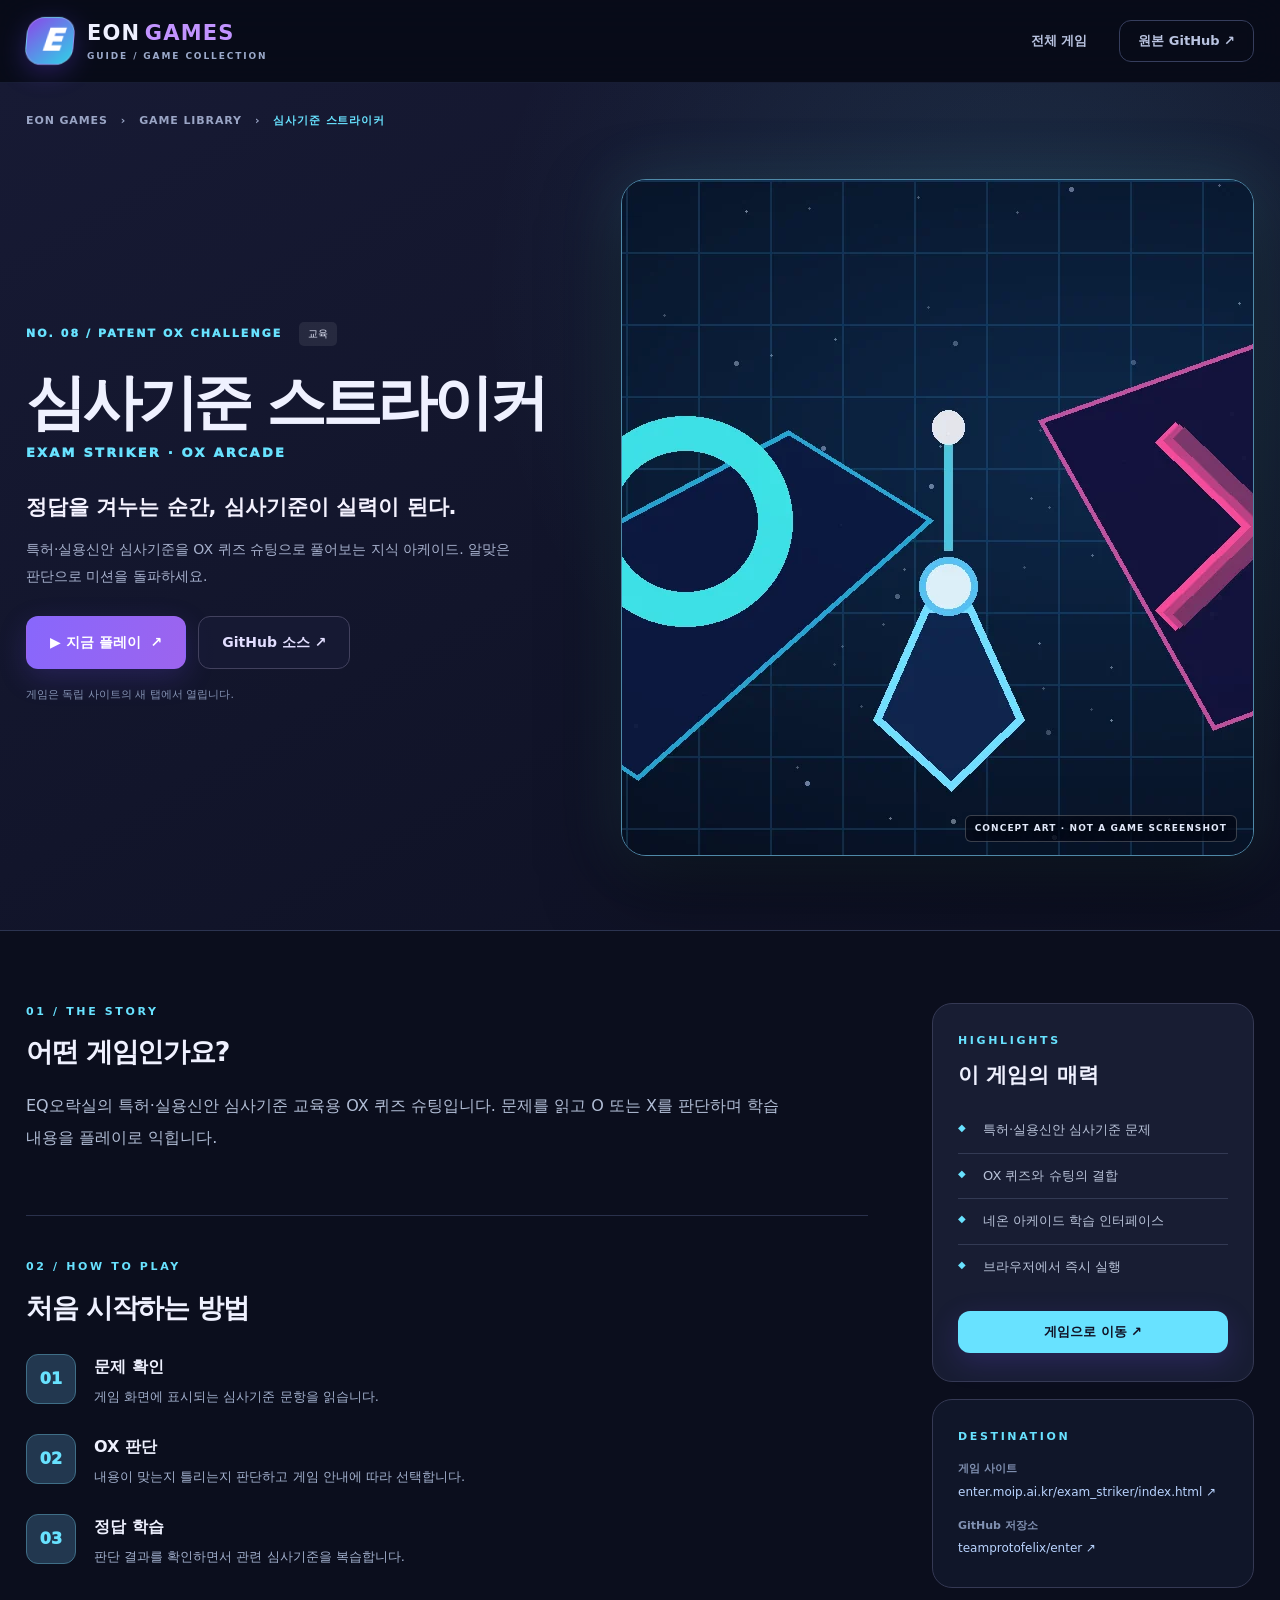
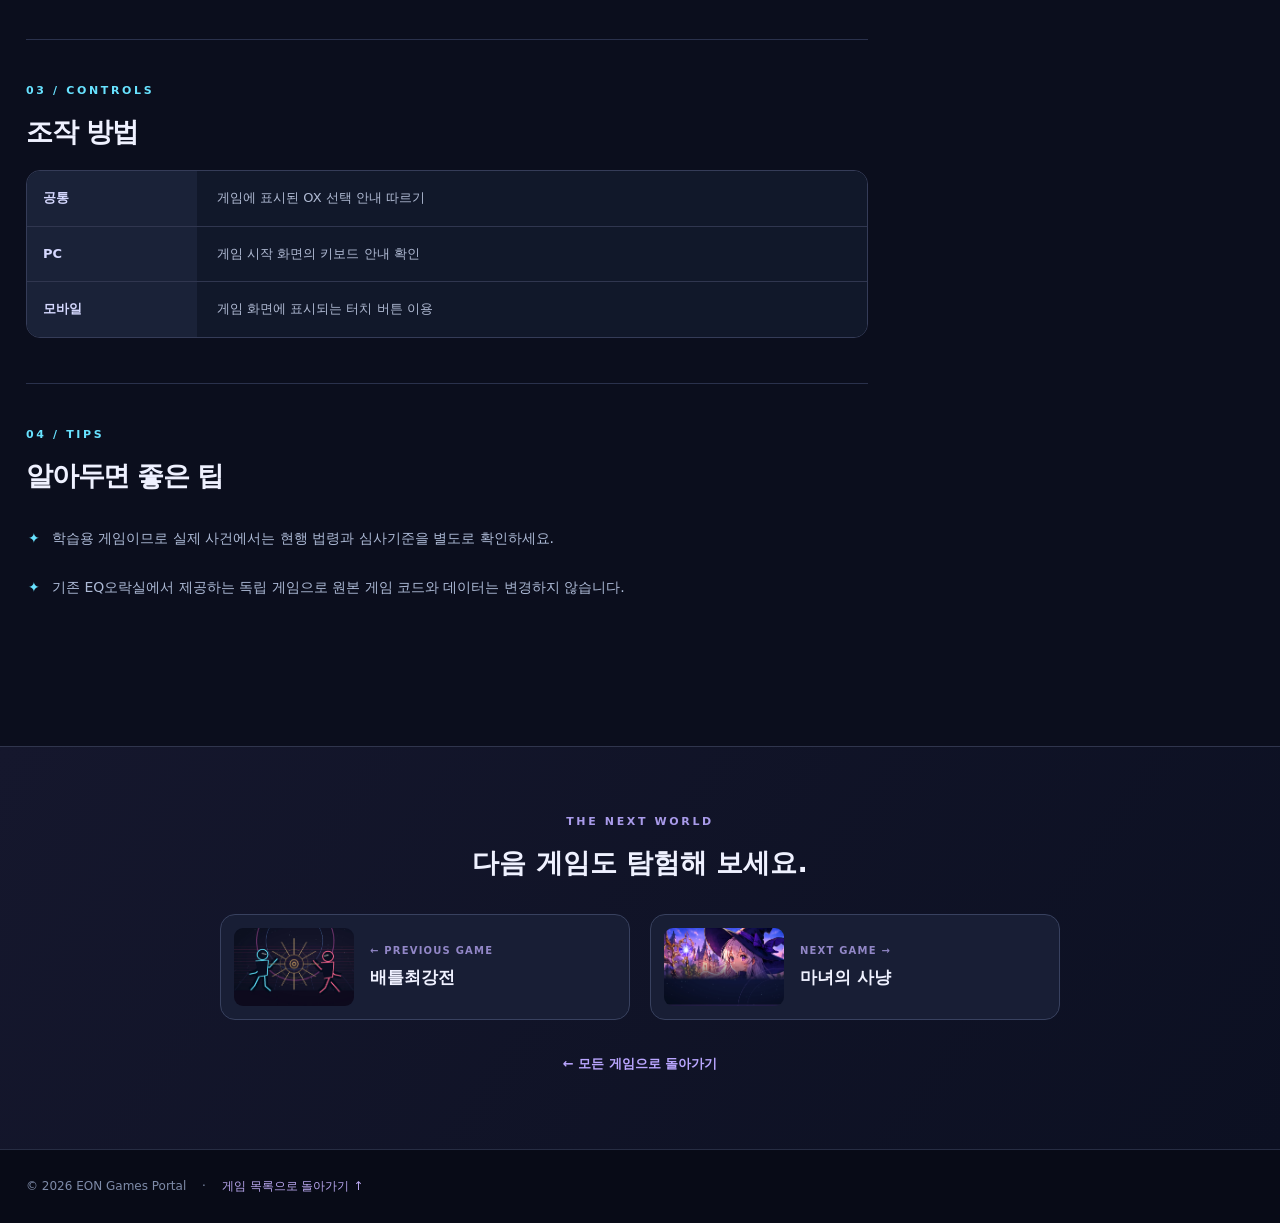
==== games/striker.html @ f80a37bf "Add files via upload" ====
<!doctype html><html lang="ko"><head><meta charset="utf-8"><meta name="viewport" content="width=device-width,initial-scale=1"><meta name="theme-color" content="#080d1c"><meta name="description" content="특허·실용신안 심사기준을 OX 퀴즈 슈팅으로 풀어보는 지식 아케이드. 알맞은 판단으로 미션을 돌파하세요."><title>심사기준 스트라이커 | EON GAMES 게임 안내</title><link rel="icon" href="../favicon.svg" type="image/svg+xml"><link rel="stylesheet" href="../styles.css"><link rel="manifest" href="../manifest.webmanifest"></head><body class="detail-page" data-game-id="striker" style="--accent:var(--cyan)"><a class="skip-link" href="#main">본문으로 건너뛰기</a><header class="site-header"><div class="container header-row"><a class="brand" href="../index.html"><span class="brand-mark" aria-hidden="true">E</span><span class="brand-copy"><b>EON<span>GAMES</span></b><small>GUIDE / GAME COLLECTION</small></span></a><nav class="site-nav" aria-label="주요 메뉴"><a class="nav-link" href="../index.html#games">전체 게임</a><a class="nav-link nav-outline" href="https://github.com/teamprotofelix/enter" target="_blank" rel="noopener noreferrer">원본 GitHub ↗</a></nav><a class="mobile-nav-link" href="../index.html#games">← 목록으로</a></div></header><main id="main"><div class="detail-hero"><div class="container"><div class="detail-breadcrumb"><a href="../index.html">EON GAMES</a><span>›</span><a href="../index.html#games">GAME LIBRARY</a><span>›</span><strong>심사기준 스트라이커</strong></div><div class="detail-layout"><div class="detail-heading"><span class="detail-label">NO. 08 / PATENT OX CHALLENGE</span><span class="detail-genre">교육</span><h1>심사기준 스트라이커</h1><p class="detail-en">EXAM STRIKER · OX ARCADE</p><p class="detail-short">정답을 겨누는 순간, 심사기준이 실력이 된다.</p><p class="detail-description">특허·실용신안 심사기준을 OX 퀴즈 슈팅으로 풀어보는 지식 아케이드. 알맞은 판단으로 미션을 돌파하세요.</p><div class="detail-actions"><a class="btn btn-primary btn-large" href="https://enter.moip.ai.kr/exam_striker/index.html" data-play-link target="_blank" rel="noopener noreferrer">▶ 지금 플레이 <span aria-hidden="true">↗</span></a><a class="btn btn-ghost btn-large" href="https://github.com/teamprotofelix/enter" target="_blank" rel="noopener noreferrer">GitHub 소스 ↗</a></div><p class="external-note">게임은 독립 사이트의 새 탭에서 열립니다.</p></div><div class="detail-art"><img src="../assets/covers/striker.webp" alt="심사기준 스트라이커의 안내용 테마 일러스트. 실제 게임 화면은 아님" width="1200" height="675"><span>CONCEPT ART · NOT A GAME SCREENSHOT</span></div></div></div></div>
<section class="detail-content container"><div class="detail-main"><section class="detail-block"><p class="eyebrow">01 / THE STORY</p><h2>어떤 게임인가요?</h2><p class="rich-paragraph">EQ오락실의 특허·실용신안 심사기준 교육용 OX 퀴즈 슈팅입니다. 문제를 읽고 O 또는 X를 판단하며 학습 내용을 플레이로 익힙니다.</p></section><section class="detail-block"><p class="eyebrow">02 / HOW TO PLAY</p><h2>처음 시작하는 방법</h2><ol class="steps-list"><li><span class="step-index">01</span><div><h3>문제 확인</h3><p>게임 화면에 표시되는 심사기준 문항을 읽습니다.</p></div></li><li><span class="step-index">02</span><div><h3>OX 판단</h3><p>내용이 맞는지 틀리는지 판단하고 게임 안내에 따라 선택합니다.</p></div></li><li><span class="step-index">03</span><div><h3>정답 학습</h3><p>판단 결과를 확인하면서 관련 심사기준을 복습합니다.</p></div></li></ol></section><section class="detail-block"><p class="eyebrow">03 / CONTROLS</p><h2>조작 방법</h2><div class="controls-wrap"><table class="controls-table"><tbody><tr><th scope="row">공통</th><td>게임에 표시된 OX 선택 안내 따르기</td></tr><tr><th scope="row">PC</th><td>게임 시작 화면의 키보드 안내 확인</td></tr><tr><th scope="row">모바일</th><td>게임 화면에 표시되는 터치 버튼 이용</td></tr></tbody></table></div></section><section class="detail-block"><p class="eyebrow">04 / TIPS</p><h2>알아두면 좋은 팁</h2><ul class="tips-list"><li>학습용 게임이므로 실제 사건에서는 현행 법령과 심사기준을 별도로 확인하세요.</li><li>기존 EQ오락실에서 제공하는 독립 게임으로 원본 게임 코드와 데이터는 변경하지 않습니다.</li></ul></section></div><aside class="detail-aside"><div class="aside-card"><p class="eyebrow">HIGHLIGHTS</p><h2>이 게임의 매력</h2><ul class="features-list"><li>특허·실용신안 심사기준 문제</li><li>OX 퀴즈와 슈팅의 결합</li><li>네온 아케이드 학습 인터페이스</li><li>브라우저에서 즉시 실행</li></ul><a class="btn btn-primary full-width" href="https://enter.moip.ai.kr/exam_striker/index.html" data-play-link target="_blank" rel="noopener noreferrer">게임으로 이동 ↗</a></div><div class="aside-card aside-plain"><p class="eyebrow">DESTINATION</p><p class="link-label">게임 사이트</p><a class="url-link" href="https://enter.moip.ai.kr/exam_striker/index.html" target="_blank" rel="noopener noreferrer">enter.moip.ai.kr/exam_striker/index.html ↗</a><p class="link-label">GitHub 저장소</p><a class="url-link" href="https://github.com/teamprotofelix/enter" target="_blank" rel="noopener noreferrer">teamprotofelix/enter ↗</a></div></aside></section>
<section class="detail-next"><div class="container"><p class="eyebrow">THE NEXT WORLD</p><h2>다음 게임도 탐험해 보세요.</h2><div class="next-grid"><a class="next-card" href="battles.html"><img src="../assets/covers/battles.webp" decoding="async" alt="" width="1200" height="675"><div><small>← PREVIOUS GAME</small><b>배틀최강전</b></div></a><a class="next-card" href="witch.html"><img src="../assets/covers/witch.webp" decoding="async" alt="" width="1200" height="675"><div><small>NEXT GAME →</small><b>마녀의 사냥</b></div></a></div><a class="back-library" href="../index.html#games">← 모든 게임으로 돌아가기</a></div></section></main><footer class="detail-footer"><div class="container">© 2026 EON Games Portal <span>·</span> <a href="../index.html">게임 목록으로 돌아가기 ↑</a></div></footer><script src="../detail.js" defer></script></body></html>
---- styles.css ----
:root{--bg:#090c19;--surface:#11172a;--surface2:#171e34;--line:#2c344f;--text:#eff1ff;--muted:#9da7c1;--violet:#be8cff;--blue:#65b8ff;--green:#51dfa6;--amber:#ffc17c;--pink:#ff8fca;--gold:#edbd6b;--coral:#ff798f;--cyan:#68e2ff;--radius:23px;--max:1260px;color-scheme:dark}*{box-sizing:border-box}html{scroll-behavior:smooth;scroll-padding-top:88px}body{margin:0;background:var(--bg);color:var(--text);font:16px/1.6 system-ui,-apple-system,BlinkMacSystemFont,"Segoe UI","Malgun Gothic","Apple SD Gothic Neo",sans-serif;-webkit-font-smoothing:antialiased;word-break:keep-all}button,input,select{font:inherit}button{cursor:pointer}a{color:inherit;text-decoration:none}img{display:block;max-width:100%}::selection{background:#6352ae;color:#fff}a:focus-visible,button:focus-visible,input:focus-visible,select:focus-visible{outline:3px solid #a2e6ff;outline-offset:4px}.container{width:min(calc(100% - 52px),var(--max));margin-inline:auto}.sr-only{position:absolute!important;width:1px;height:1px;padding:0;margin:-1px;overflow:hidden;clip:rect(0,0,0,0);white-space:nowrap;border:0}.skip-link{position:fixed;z-index:100;top:-100px;left:20px;background:#fff;color:#000;padding:12px 20px;border-radius:8px}.skip-link:focus{top:16px}.site-header{position:relative;z-index:20;background:rgba(8,11,25,.91);border-bottom:1px solid rgba(143,159,255,.12);backdrop-filter:blur(20px)}.header-row{height:82px;display:flex;align-items:center;justify-content:space-between;gap:24px}.brand{display:inline-flex;align-items:center;gap:13px;flex-shrink:0}.brand-mark{width:48px;height:48px;display:grid;place-items:center;color:#fff;border:1px solid rgba(255,255,255,.24);background:linear-gradient(140deg,#7b56ec,#3bbce2);border-radius:17px;font-size:32px;box-shadow:0 7px 25px #7144f74b}.brand-copy{display:flex;flex-direction:column;line-height:1.15}.brand-copy b{font-size:21px;font-weight:900;letter-spacing:.02em}.brand-copy b span{color:#c294ff;margin-left:6px}.brand-copy small{color:#9baaca;font-weight:700;font-size:9px;letter-spacing:.21em;margin-top:6px}.site-nav{display:flex;align-items:center;gap:32px;font-size:13px;font-weight:700;color:#bac4e1}.nav-link{transition:color .2s}.nav-link:hover,.nav-link.active{color:#fff}.nav-outline{padding:10px 18px;border:1px solid #363e5d;border-radius:12px}.nav-outline:hover{border-color:#8e8cda;background:#252b48}.mobile-nav-link{display:none;color:#d8dcff;font-size:13px;font-weight:750}.hero{position:relative;overflow:hidden;background:radial-gradient(circle at 85% 38%,#1a2362 0,transparent 39%),radial-gradient(circle at 15% 10%,#3e2065 0,transparent 47%),linear-gradient(120deg,#0d1024,#10152d 52%,#0b1126);border-bottom:1px solid #293356}.hero:after{content:"";position:absolute;left:-20%;right:-20%;bottom:-60px;height:190px;background:radial-gradient(ellipse at center,#4c2c94a0 0,transparent 63%);pointer-events:none}.hero-grid-lines{position:absolute;inset:0;opacity:.25;background-image:linear-gradient(#6e85eb12 1px,transparent 1px),linear-gradient(90deg,#6e85eb12 1px,transparent 1px);background-size:42px 42px;mask-image:linear-gradient(90deg,transparent,#000)}.hero-inner{position:relative;z-index:1;display:grid;grid-template-columns:1.04fr 1fr;align-items:center;min-height:550px;gap:24px;padding-block:58px 38px}.eyebrow{font-size:11px;font-weight:900;letter-spacing:.24em;color:#a6a9ff;margin:0 0 21px}.pulse-dot{display:inline-block;width:8px;height:8px;margin-right:10px;border-radius:50%;background:#75f9c9;box-shadow:0 0 12px #75f9c9}.hero h1{font-size:clamp(38px,4.7vw,66px);font-weight:900;line-height:1.28;letter-spacing:-.068em;margin:0}.hero h1 em{font-style:normal;background:linear-gradient(105deg,#a6a5ff 4%,#bd85fc 48%,#66e7f1 100%);color:transparent;background-clip:text}.hero-desc{color:#b7c0d9;font-size:17px;line-height:1.9;max-width:485px;margin:25px 0 32px}.hero-ctas{display:flex;flex-wrap:wrap;align-items:center;gap:12px}.btn{border:1px solid transparent;border-radius:12px;padding:11px 18px;display:inline-flex;gap:10px;align-items:center;justify-content:center;white-space:nowrap;text-align:center;font-weight:800;font-size:13px;transition:transform .2s,background-color .2s,border-color .2s,box-shadow .2s;line-height:1.35}.btn:hover{transform:translateY(-2px)}.btn:active{transform:translateY(0)}.btn-large{padding:16px 23px;font-size:14px}.btn-primary{background:linear-gradient(110deg,#8867fc,#9c64ee);color:#fff;box-shadow:0 9px 28px #7150f334}.btn-primary:hover{box-shadow:0 12px 35px #7150f35a}.btn-ghost{background:rgba(25,27,55,.68);border-color:#42415e;color:#e2deff}.btn-ghost:hover{background:#303054;border-color:#9b82ea}.hero-stats{display:flex;gap:29px;margin-top:54px}.hero-stats>div{display:flex;flex-direction:column;gap:4px;border-right:1px solid #464563;padding-right:29px}.hero-stats>div:last-child{border:0}.hero-stats strong{font-size:27px;line-height:1;font-weight:900;letter-spacing:-.04em}.hero-stats span{font-size:9px;letter-spacing:.12em;color:#a0a9c6;font-weight:800}.hero-visual{position:relative;margin-right:-30px}.hero-visual>img{width:100%;height:390px;object-fit:cover;object-position:center;border-radius:35px;border:1px solid #6876d35e;box-shadow:0 20px 80px #08091aaa,0 0 70px #5d35bb25;mask-image:linear-gradient(90deg,transparent 0,#000 8%,#000 98%)}.hero-floating{position:absolute;backdrop-filter:blur(13px);border:1px solid #8189cf8c;background:#171d39dd;border-radius:13px;box-shadow:0 12px 35px #03071891}.hero-floating-top{top:18px;right:0;padding:11px 17px;font-size:10px;letter-spacing:.08em;font-weight:900;color:#b8c9ed}.hero-floating-top span{color:#7fffbf;margin-right:9px}.hero-floating-top b{display:block;font-size:11px;color:#fff;margin:5px 0 0 23px}.hero-floating-bottom{left:7px;bottom:19px;display:flex;align-items:center;gap:11px;padding:13px 19px}.hero-floating-bottom>span{color:#f9c5fa;font-size:28px}.hero-floating-bottom b,.hero-floating-bottom small{display:block}.hero-floating-bottom b{font-size:12px;letter-spacing:.12em}.hero-floating-bottom small{color:#91a5cf;font-size:9px;letter-spacing:.1em;margin-top:4px}.hero-note{position:relative;z-index:2;text-align:right;font-size:10px;color:#828fb2;padding-bottom:16px}.world-section{padding:92px 0 100px;background:radial-gradient(circle at 5% 40%,#24154436 0,transparent 38%),var(--bg)}.section-heading{display:flex;align-items:flex-start;justify-content:space-between;gap:20px;margin-bottom:32px}.section-heading h2,.guide-heading h2{margin:0;font-size:clamp(30px,3.2vw,44px);line-height:1.22;letter-spacing:-.06em;font-weight:900}.section-heading h2 span{color:#a687ff;font-size:23px;vertical-align:top;margin-left:8px}.section-heading p:not(.eyebrow){color:#99a5bf;font-size:14px;margin:15px 0 0}.section-spark{color:#544d80;font-size:82px;line-height:1}.toolbar{background:#12192b;border:1px solid #2c3450;border-radius:19px;padding:17px 19px;margin-bottom:25px}.search-box{display:flex;align-items:center;gap:13px;background:#090e1e;border:1px solid #303a55;padding:0 16px;border-radius:11px;min-height:52px}.search-box:focus-within{border-color:#9388eb}.search-box>span:not(.sr-only){font-size:28px;color:#8998bf;line-height:1}.search-box input{min-width:0;width:100%;border:0;outline:0;background:transparent;color:#fff;font-size:14px;padding:12px 0}.search-box input::placeholder{color:#667490}.search-box kbd{font-family:inherit;border:1px solid #4d536d;border-radius:5px;color:#8692ad;padding:1px 8px;font-size:12px}.toolbar-bottom{display:flex;align-items:center;justify-content:space-between;gap:18px;margin-top:14px}.filters{display:flex;gap:8px;flex-wrap:wrap}.filter{border:1px solid #363e57;background:#1b2235;color:#aebbd7;border-radius:8px;padding:8px 14px;font-size:12px;font-weight:800;transition:.2s}.filter:hover{color:#fff;border-color:#8277d4}.filter.active{background:#7764d8;border-color:#9f91f4;color:white;box-shadow:0 4px 13px #6348c84a}.sort-box{white-space:nowrap;color:#8997b7;font-size:12px}.sort-box select{color:#d9e1f8;background:#171e32;border:1px solid #37415e;border-radius:8px;padding:8px 12px;margin-left:4px;cursor:pointer}.results-line{display:flex;justify-content:space-between;align-items:center;margin:4px 0 17px;gap:20px}.results-line p{color:#c1c9df;margin:0;font-size:13px;font-weight:800}.results-line>span{color:#717d9e;letter-spacing:.16em;font-size:10px;font-weight:850}.cards-grid{display:grid;grid-template-columns:repeat(4,minmax(0,1fr));gap:20px}.game-card{--accent:var(--violet);background:linear-gradient(160deg,#181e35,#121728);border:1px solid #313751;border-radius:20px;overflow:hidden;min-width:0;display:flex;flex-direction:column;box-shadow:0 14px 29px #04091620;transition:transform .25s,border-color .25s,box-shadow .25s}.game-card:hover{transform:translateY(-6px);border-color:var(--accent);box-shadow:0 19px 48px #05071785,0 0 22px color-mix(in srgb,var(--accent) 14%,transparent)}.card-cover{position:relative;overflow:hidden;display:block;aspect-ratio:1.85;background:#10152b;border-bottom:1px solid #363858}.card-cover:after{content:"";position:absolute;inset:0;background:linear-gradient(180deg,transparent 36%,#0c1120b8 100%);pointer-events:none}.card-cover img{width:100%;height:100%;object-fit:cover;transition:transform .45s}.game-card:hover .card-cover img{transform:scale(1.06)}.cover-label{position:absolute;bottom:13px;left:15px;z-index:1;color:#fff;font-weight:950;font-size:9px;letter-spacing:.14em;text-shadow:0 1px 8px #000}.card-content{padding:17px;display:flex;flex-direction:column;flex:1}.card-top{display:flex;justify-content:space-between;align-items:center}.genre-chip{background:color-mix(in srgb,var(--accent) 13%,#111626);border:1px solid color-mix(in srgb,var(--accent) 39%,#202439);color:var(--accent);padding:4px 10px;border-radius:7px;font-size:10px;font-weight:950}.favorite-btn{display:grid;place-items:center;border:0;background:transparent;color:#8d99b4;font-size:27px;width:35px;height:35px;line-height:1;border-radius:7px}.favorite-btn:hover,.favorite-btn[aria-pressed="true"]{color:#f88cbf;background:#f88cbf12}.card-content h3{margin:7px 0 0;font-size:21px;font-weight:900;letter-spacing:-.045em;line-height:1.35}.game-en{font-size:9px;color:var(--accent);letter-spacing:.15em;font-weight:900;margin:6px 0 0;min-height:16px}.card-desc{font-size:12px;color:#9ea9c3;line-height:1.75;margin:13px 0 20px;min-height:83px;flex:1}.card-actions{display:grid;grid-template-columns:1fr 1fr;gap:9px}.card-actions .btn{font-size:12px;padding:11px 7px;border-radius:9px}.btn-play{background:var(--accent);color:#070e20}.btn-play:hover{filter:brightness(1.1)}.btn-guide{border-color:#48516e;color:#d7dff4;background:#1c2439}.btn-guide:hover{border-color:var(--accent);background:#252c47}.game-card[hidden]{display:none!important}.empty-state{text-align:center;background:#11172a;border:1px dashed #41476b;border-radius:20px;padding:54px 20px}.empty-state[hidden]{display:none}.empty-state span{font-size:56px;color:#9578dc}.empty-state h3{font-size:24px;margin:8px 0}.empty-state p{color:#a2abc5}.guide-section{padding:90px 0 94px;border-top:1px solid #222a48;background:linear-gradient(160deg,#11152c,#0a0e1d 68%)}.guide-heading{text-align:center;max-width:810px;margin:auto}.guide-heading p:not(.eyebrow){color:#9caac8;margin-top:19px;font-size:15px}.guide-panels{display:grid;grid-template-columns:repeat(3,1fr);gap:18px;margin-top:45px}.guide-panel{border:1px solid #343855;border-radius:19px;background:linear-gradient(145deg,#1b2037,#111629);padding:32px 28px;min-height:230px}.guide-icon{display:inline-grid;place-items:center;width:52px;height:52px;border:1px solid #846eff;background:#493e8652;color:#bba8ff;border-radius:14px;font-size:15px;font-weight:900}.guide-panel h3{font-size:20px;margin:20px 0 10px}.guide-panel p{font-size:13px;line-height:1.9;color:#a8b2ca;margin:0}.guide-bottom{margin-top:30px;display:flex;justify-content:space-between;align-items:center;gap:16px;color:#aab5d3;font-size:12px}.guide-bottom a{color:#bda9ff;font-weight:800}.footer{background:#080b17;border-top:1px solid #242a42}.footer-main{padding:48px 0 37px;display:flex;justify-content:space-between;gap:20px}.footer-brand{font-size:19px;letter-spacing:.04em;font-weight:950}.footer-brand span{color:#b28aff}.footer-main p{font-size:12px;line-height:1.9;color:#8996b2}.footer-links{display:flex;align-items:flex-start;gap:25px;color:#c2cee5;font-size:12px;font-weight:750}.footer-links a:hover{color:#c9b0ff}.footer-bottom{border-top:1px solid #252b41;padding:20px 0 25px;display:flex;justify-content:space-between;gap:10px;color:#6e7898;font-size:12px}.toast{position:fixed;z-index:100;left:50%;bottom:25px;transform:translate(-50%,20px);padding:13px 22px;border:1px solid #7d78b7;border-radius:11px;background:#282842;color:#fff;font-size:13px;box-shadow:0 20px 50px #0009;opacity:0;pointer-events:none;transition:.22s}.toast.show{opacity:1;transform:translate(-50%,0)}
/* Detail pages */
.detail-page{background:#0b0e1d}.detail-hero{position:relative;overflow:hidden;padding:29px 0 74px;border-bottom:1px solid #2c3451;background:radial-gradient(circle at 80% 25%,color-mix(in srgb,var(--accent) 12%,transparent),transparent 45%),linear-gradient(150deg,#171a34,#0d1022)}.detail-breadcrumb{display:flex;align-items:center;gap:13px;color:#9aa5c5;font-size:11px;letter-spacing:.08em;margin-bottom:49px;font-weight:750}.detail-breadcrumb a:hover{color:white}.detail-breadcrumb strong{color:var(--accent)}.detail-layout{display:grid;grid-template-columns:.92fr 1.08fr;gap:56px;align-items:center}.detail-label{font-size:11px;letter-spacing:.19em;font-weight:950;color:var(--accent)}.detail-genre{display:inline-block;margin-left:17px;background:#ffffff14;color:#e6e9fa;border-radius:5px;padding:4px 9px;font-size:10px}.detail-heading h1{font-size:clamp(39px,4.7vw,64px);line-height:1.2;letter-spacing:-.07em;margin:20px 0 5px;font-weight:950}.detail-en{font-weight:950;font-size:13px;letter-spacing:.17em;color:var(--accent);margin:0 0 26px}.detail-short{font-size:21px;font-weight:850;color:#f4f2ff;line-height:1.65;margin:0 0 11px}.detail-description{color:#a6b0cc;line-height:1.95;font-size:14px;margin:0 0 26px}.detail-actions{display:flex;gap:12px;flex-wrap:wrap}.external-note{font-size:11px;color:#8593b4;margin-top:17px}.detail-art{position:relative;border:1px solid color-mix(in srgb,var(--accent) 45%,#3a4160);border-radius:25px;overflow:hidden;box-shadow:0 28px 75px #0008,0 0 60px color-mix(in srgb,var(--accent) 17%,transparent);background:#131a30}.detail-art img{width:100%;aspect-ratio:16/9;object-fit:cover}.detail-art span{position:absolute;bottom:13px;right:16px;color:#e1e8f9;letter-spacing:.12em;font-weight:850;font-size:9px;text-shadow:0 2px 10px #000;background:#050916be;border:1px solid #ffffff39;border-radius:6px;padding:5px 9px}.detail-content{display:grid;grid-template-columns:minmax(0,1fr) 322px;gap:64px;padding-top:72px;padding-bottom:90px}.detail-block{padding:0 0 45px;margin-bottom:42px;border-bottom:1px solid #2a314c}.detail-block:last-child{border:0;margin-bottom:0}.detail-block .eyebrow{color:var(--accent);margin-bottom:10px}.detail-block h2{font-size:27px;letter-spacing:-.045em;margin:0 0 17px}.rich-paragraph{color:#b1bdd5;line-height:2;max-width:780px}.steps-list{padding:0;margin:25px 0 0;list-style:none}.steps-list li{display:flex;align-items:start;gap:18px;margin-bottom:26px}.step-index{flex-shrink:0;display:grid;place-items:center;width:50px;height:50px;background:color-mix(in srgb,var(--accent) 14%,#171b32);color:var(--accent);border:1px solid color-mix(in srgb,var(--accent) 35%,#293047);border-radius:12px;font-weight:950}.steps-list h3{font-size:16px;margin:0 0 5px}.steps-list p{color:#a2b0cd;font-size:13px;line-height:1.8;margin:0}.controls-wrap{overflow-x:auto;border:1px solid #353c58;border-radius:14px}.controls-table{border-collapse:collapse;width:100%;min-width:450px;font-size:13px}.controls-table tr:not(:last-child){border-bottom:1px solid #30364f}.controls-table th{text-align:left;background:#1a2238;padding:17px 16px;color:#d6d9ff;white-space:nowrap;width:170px}.controls-table td{background:#11182a;padding:17px 20px;color:#b0bad3}.tips-list,.features-list{list-style:none;margin:0;padding:0}.tips-list li{position:relative;padding:11px 0 11px 26px;line-height:1.9;color:#adbad6;font-size:14px}.tips-list li:before{content:'✦';position:absolute;left:2px;color:var(--accent)}.detail-aside{align-self:start;position:sticky;top:26px}.aside-card{background:#181d33;border:1px solid #353954;border-radius:20px;padding:28px 25px;margin-bottom:17px}.aside-card .eyebrow{color:var(--accent);margin-bottom:10px}.aside-card h2{font-size:21px;margin:0 0 15px}.features-list li{position:relative;padding:12px 0 12px 25px;border-bottom:1px solid #333a54;color:#b8c2d8;font-size:13px}.features-list li:before{position:absolute;left:0;content:'◆';font-size:10px;color:var(--accent)}.features-list li:last-child{border:0}.full-width{width:100%;margin-top:21px;background:var(--accent);color:#101124}.aside-plain{background:#101629}.link-label{font-size:11px;font-weight:900;color:#8191b2;margin:15px 0 5px}.url-link{display:block;overflow-wrap:anywhere;font-size:12px;color:#b9d4ff}.url-link:hover{text-decoration:underline}.detail-next{background:linear-gradient(125deg,#15172d,#0c1022);border-top:1px solid #30354d;text-align:center;padding:66px 0 73px}.detail-next .eyebrow{color:#a99bea;margin-bottom:10px}.detail-next h2{margin:0 0 30px;font-size:27px}.next-grid{display:grid;grid-template-columns:repeat(2,minmax(0,1fr));gap:20px;max-width:840px;margin:auto}.next-card{display:flex;align-items:center;gap:16px;background:#181e35;border:1px solid #38415f;border-radius:15px;padding:13px;text-align:left;transition:transform .2s,border-color .2s}.next-card:hover{transform:translateY(-3px);border-color:#a087f1}.next-card img{width:120px;height:78px;object-fit:cover;border-radius:9px}.next-card small{display:block;color:#9287c7;font-size:10px;font-weight:900;letter-spacing:.12em;margin-bottom:5px}.next-card b{font-size:17px}.back-library{display:inline-block;margin-top:34px;color:#baa6ff;font-size:13px;font-weight:800}.detail-footer{background:#080b17;border-top:1px solid #272d43;padding:27px 0;color:#7e8ba8;font-size:12px}.detail-footer span{padding-inline:12px}.detail-footer a{color:#b9a7ef}
@media(max-width:1110px){.cards-grid{grid-template-columns:repeat(3,minmax(0,1fr))}.hero-inner{min-height:530px}.hero-stats{gap:16px}.hero-stats>div{padding-right:16px}.detail-layout{gap:30px}.detail-content{gap:34px}}@media(max-width:850px){.container{width:min(calc(100% - 38px),var(--max))}.site-nav{gap:18px}.hero-inner{grid-template-columns:1fr;gap:25px;padding-top:62px}.hero-visual{max-width:660px;margin:0 auto;width:100%}.hero-visual>img{height:310px}.hero h1{font-size:52px}.hero-stats{margin-top:38px}.cards-grid{grid-template-columns:repeat(2,minmax(0,1fr))}.guide-panels{gap:12px}.guide-panel{padding:24px 20px}.detail-layout{grid-template-columns:1fr}.detail-art{max-width:720px}.detail-content{grid-template-columns:1fr;gap:0}.detail-aside{position:static;display:grid;grid-template-columns:1fr 1fr;gap:15px}.aside-card{margin:0}}@media(max-width:640px){.container{width:min(calc(100% - 28px),var(--max))}.header-row{height:69px}.brand-mark{width:40px;height:40px;border-radius:13px;font-size:25px}.brand-copy b{font-size:17px}.brand-copy small{font-size:8px}.site-nav{display:none}.mobile-nav-link{display:block}.hero-inner{padding:48px 0 16px}.hero h1{font-size:clamp(34px,9vw,48px)}.hero-desc{font-size:14px;margin:20px 0 25px}.hero-ctas{gap:9px}.btn-large{padding:13px 15px;font-size:12px}.hero-stats{margin-top:31px;gap:10px}.hero-stats>div{padding-right:10px}.hero-stats strong{font-size:22px}.hero-stats span{font-size:8px}.hero-visual>img{height:245px}.hero-floating-top{font-size:8px;padding:7px 10px}.hero-floating-top b{font-size:9px}.hero-floating-bottom{padding:8px 12px}.hero-floating-bottom b{font-size:9px}.hero-floating-bottom small{font-size:7px}.hero-floating-bottom>span{font-size:19px}.hero-note{font-size:9px}.world-section{padding:65px 0 75px}.section-heading{margin-bottom:24px}.section-spark{display:none}.section-heading h2,.guide-heading h2{font-size:30px}.toolbar{padding:12px}.toolbar-bottom{display:block}.filters{gap:7px}.filter{padding:8px 10px}.sort-box{margin-top:12px;display:block}.cards-grid{grid-template-columns:1fr;gap:15px}.card-cover{aspect-ratio:2.05}.card-content{padding:17px}.card-desc{min-height:0;font-size:13px;margin:11px 0 18px}.game-en{font-size:10px}.game-card:hover{transform:none}.guide-section{padding:70px 0}.guide-panels{grid-template-columns:1fr;margin-top:28px}.guide-panel{min-height:0}.guide-bottom,.footer-main,.footer-bottom{flex-direction:column;align-items:flex-start}.footer-links{flex-wrap:wrap}.footer-main{padding:38px 0 25px}.detail-breadcrumb{margin-bottom:29px;flex-wrap:wrap;gap:7px}.detail-hero{padding:20px 0 44px}.detail-heading h1{font-size:39px}.detail-short{font-size:19px}.detail-en{font-size:10px}.detail-content{padding-top:45px;padding-bottom:40px}.detail-block h2{font-size:24px}.detail-block{padding-bottom:31px;margin-bottom:31px}.detail-aside{grid-template-columns:1fr}.next-grid{grid-template-columns:1fr;gap:12px}.next-card img{width:104px;height:68px}.detail-next{padding:55px 0}}@media(prefers-reduced-motion:reduce){*,*:before,*:after{scroll-behavior:auto!important;animation-duration:.01ms!important;transition-duration:.01ms!important}}

/* EON Games v2: identity, discoverability and compact controls. */
.brand-mark{font-family:system-ui,-apple-system,"Segoe UI",sans-serif;font-size:30px;font-style:italic;font-weight:950;line-height:1;letter-spacing:-.08em;transform:skew(-5deg);background:linear-gradient(140deg,#8057e9 10%,#3cbde7 85%)}
.brand-copy b{letter-spacing:.055em}
.brand-copy b span{margin-left:.22em}
.mobile-nav-list{display:none;align-items:center;gap:12px}
.mobile-nav-link{white-space:nowrap}
.card-actions{grid-template-columns:minmax(0,1fr) minmax(0,1fr) 44px;align-items:stretch}
.card-actions>.btn-repo{min-height:43px;padding:0;display:grid;place-items:center;border:1px solid #4c5676;border-radius:9px;background:#222b44;color:#d7e1ff;font-size:11px;font-weight:900;letter-spacing:.02em}
.card-actions>.btn-repo:hover{background:#343f61;border-color:#8aa7ed;color:#fff}
.game-card[hidden]{display:none!important}
@media(max-width:640px){
 .mobile-nav-list{display:flex}
 .mobile-nav-link{display:inline-block;font-size:11px;border:1px solid #374667;border-radius:9px;padding:7px 9px}
 .mobile-nav-link:hover{border-color:#9c8eea}
 .brand-copy small{letter-spacing:0}
 .brand-mark{font-size:26px}
 .card-actions{grid-template-columns:minmax(0,1fr) minmax(0,1fr) 44px}
}
@media(max-width:370px){
 .header-row{gap:6px}
 .brand{gap:6px}
 .brand-copy b{font-size:15px}
 .brand-copy small{font-size:7px}
 .mobile-nav-list{gap:5px}
 .mobile-nav-link{font-size:10px;padding:6px}
 .card-actions{gap:6px}
 .card-actions .btn{padding-inline:5px;font-size:11px}
}
/* Prevent wide control tables from forcing the entire mobile guide to overflow. */
.detail-main,.detail-aside{min-width:0}
.controls-wrap{max-width:100%;overscroll-behavior-x:contain}
@media(max-width:850px){.detail-content{grid-template-columns:minmax(0,1fr)}}
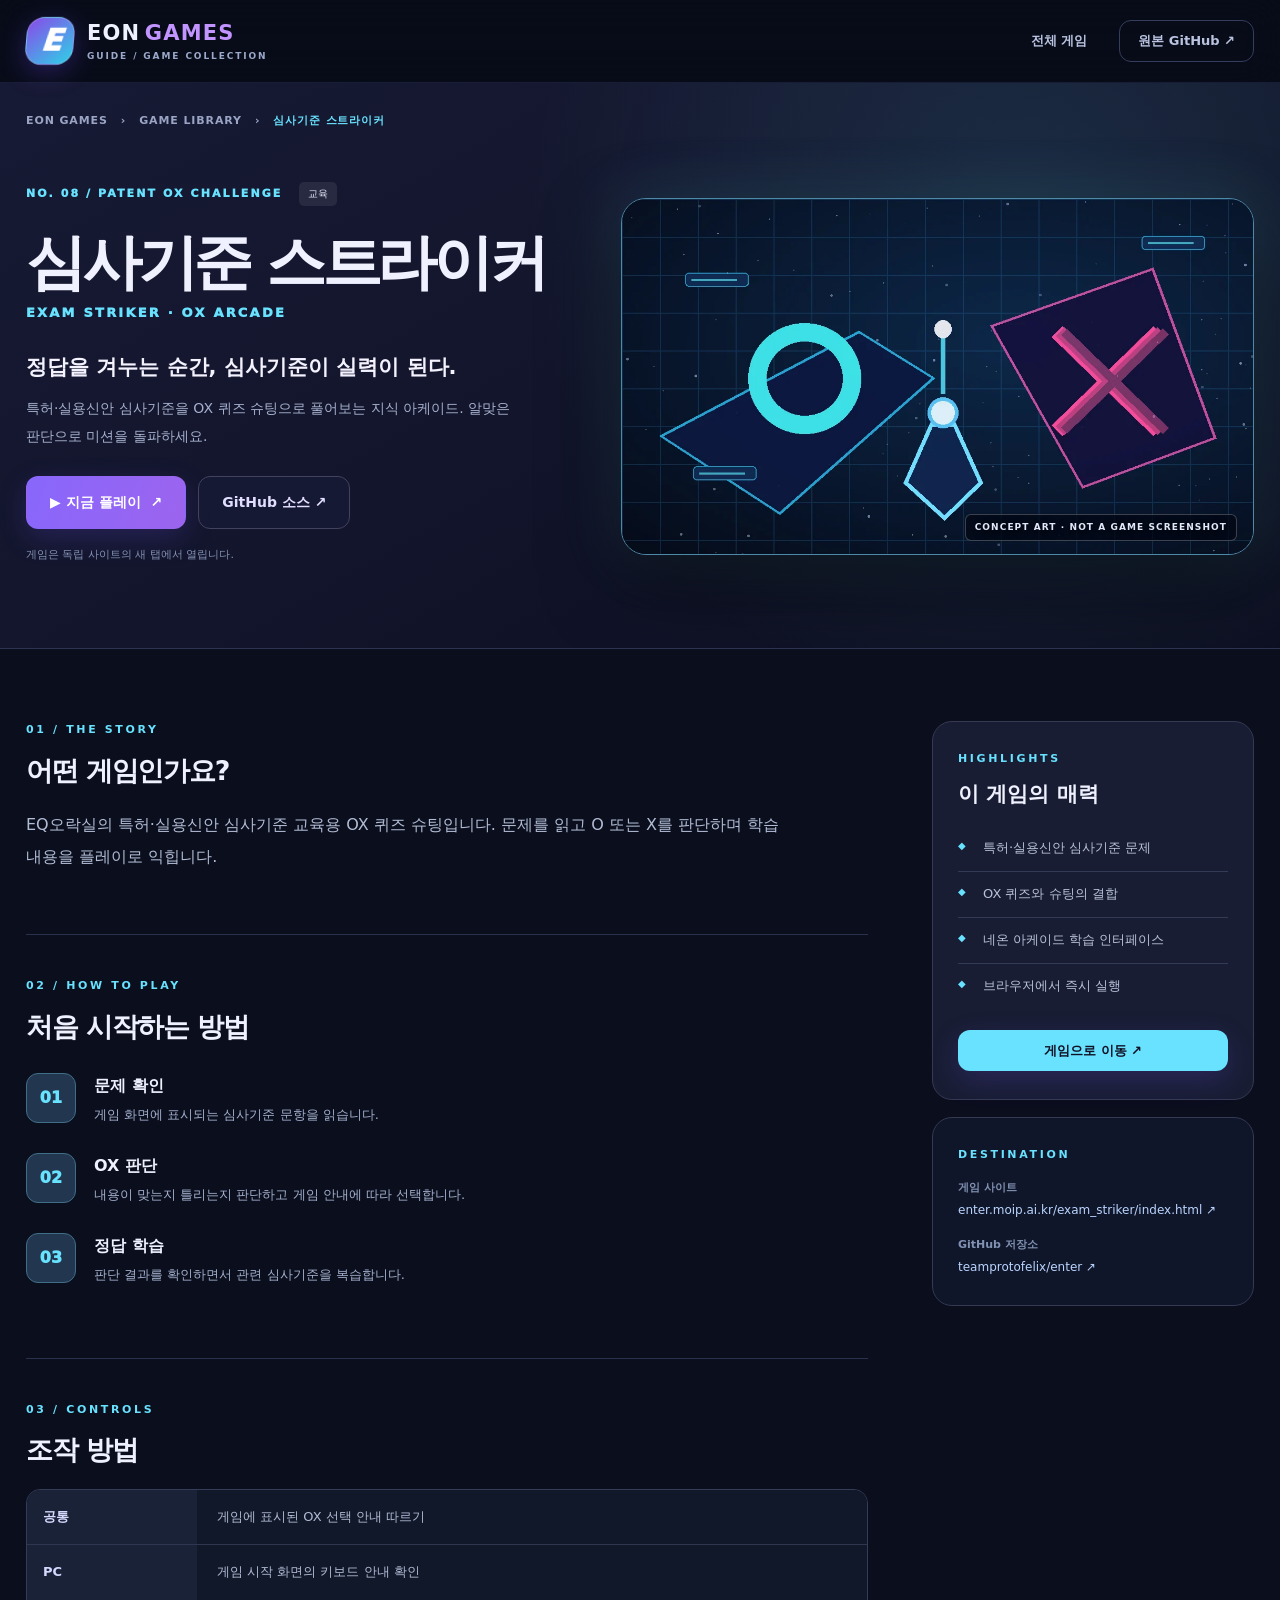
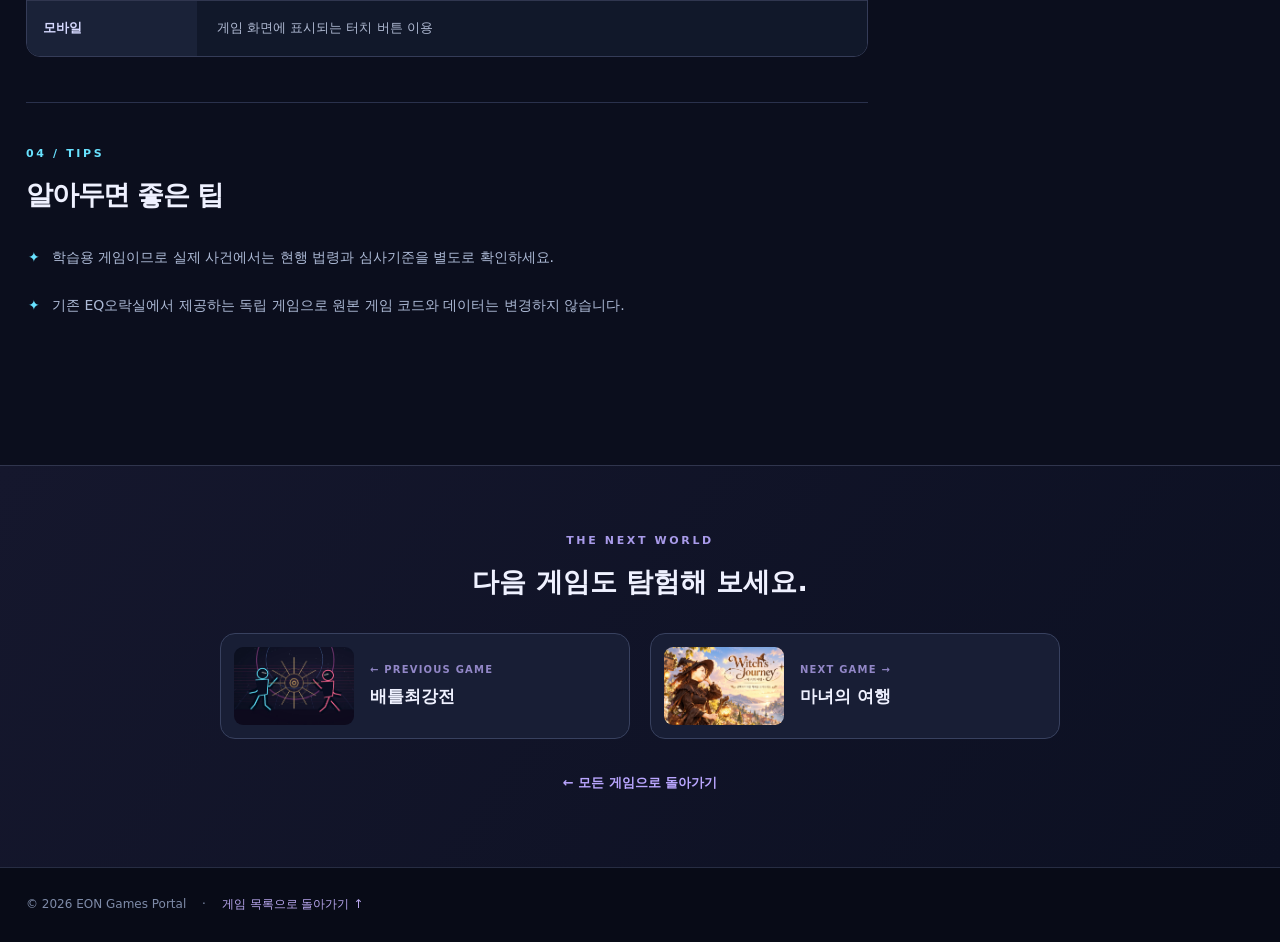
==== commit 83b61934: "Add files via upload" ====
--- a/games/striker.html
+++ b/games/striker.html
@@ -1,3 +1,3 @@
 <!doctype html><html lang="ko"><head><meta charset="utf-8"><meta name="viewport" content="width=device-width,initial-scale=1"><meta name="theme-color" content="#080d1c"><meta name="description" content="특허·실용신안 심사기준을 OX 퀴즈 슈팅으로 풀어보는 지식 아케이드. 알맞은 판단으로 미션을 돌파하세요."><title>심사기준 스트라이커 | EON GAMES 게임 안내</title><link rel="icon" href="../favicon.svg" type="image/svg+xml"><link rel="stylesheet" href="../styles.css"><link rel="manifest" href="../manifest.webmanifest"></head><body class="detail-page" data-game-id="striker" style="--accent:var(--cyan)"><a class="skip-link" href="#main">본문으로 건너뛰기</a><header class="site-header"><div class="container header-row"><a class="brand" href="../index.html"><span class="brand-mark" aria-hidden="true">E</span><span class="brand-copy"><b>EON<span>GAMES</span></b><small>GUIDE / GAME COLLECTION</small></span></a><nav class="site-nav" aria-label="주요 메뉴"><a class="nav-link" href="../index.html#games">전체 게임</a><a class="nav-link nav-outline" href="https://github.com/teamprotofelix/enter" target="_blank" rel="noopener noreferrer">원본 GitHub ↗</a></nav><a class="mobile-nav-link" href="../index.html#games">← 목록으로</a></div></header><main id="main"><div class="detail-hero"><div class="container"><div class="detail-breadcrumb"><a href="../index.html">EON GAMES</a><span>›</span><a href="../index.html#games">GAME LIBRARY</a><span>›</span><strong>심사기준 스트라이커</strong></div><div class="detail-layout"><div class="detail-heading"><span class="detail-label">NO. 08 / PATENT OX CHALLENGE</span><span class="detail-genre">교육</span><h1>심사기준 스트라이커</h1><p class="detail-en">EXAM STRIKER · OX ARCADE</p><p class="detail-short">정답을 겨누는 순간, 심사기준이 실력이 된다.</p><p class="detail-description">특허·실용신안 심사기준을 OX 퀴즈 슈팅으로 풀어보는 지식 아케이드. 알맞은 판단으로 미션을 돌파하세요.</p><div class="detail-actions"><a class="btn btn-primary btn-large" href="https://enter.moip.ai.kr/exam_striker/index.html" data-play-link target="_blank" rel="noopener noreferrer">▶ 지금 플레이 <span aria-hidden="true">↗</span></a><a class="btn btn-ghost btn-large" href="https://github.com/teamprotofelix/enter" target="_blank" rel="noopener noreferrer">GitHub 소스 ↗</a></div><p class="external-note">게임은 독립 사이트의 새 탭에서 열립니다.</p></div><div class="detail-art"><img src="../assets/covers/striker.webp" alt="심사기준 스트라이커의 안내용 테마 일러스트. 실제 게임 화면은 아님" width="1200" height="675"><span>CONCEPT ART · NOT A GAME SCREENSHOT</span></div></div></div></div>
 <section class="detail-content container"><div class="detail-main"><section class="detail-block"><p class="eyebrow">01 / THE STORY</p><h2>어떤 게임인가요?</h2><p class="rich-paragraph">EQ오락실의 특허·실용신안 심사기준 교육용 OX 퀴즈 슈팅입니다. 문제를 읽고 O 또는 X를 판단하며 학습 내용을 플레이로 익힙니다.</p></section><section class="detail-block"><p class="eyebrow">02 / HOW TO PLAY</p><h2>처음 시작하는 방법</h2><ol class="steps-list"><li><span class="step-index">01</span><div><h3>문제 확인</h3><p>게임 화면에 표시되는 심사기준 문항을 읽습니다.</p></div></li><li><span class="step-index">02</span><div><h3>OX 판단</h3><p>내용이 맞는지 틀리는지 판단하고 게임 안내에 따라 선택합니다.</p></div></li><li><span class="step-index">03</span><div><h3>정답 학습</h3><p>판단 결과를 확인하면서 관련 심사기준을 복습합니다.</p></div></li></ol></section><section class="detail-block"><p class="eyebrow">03 / CONTROLS</p><h2>조작 방법</h2><div class="controls-wrap"><table class="controls-table"><tbody><tr><th scope="row">공통</th><td>게임에 표시된 OX 선택 안내 따르기</td></tr><tr><th scope="row">PC</th><td>게임 시작 화면의 키보드 안내 확인</td></tr><tr><th scope="row">모바일</th><td>게임 화면에 표시되는 터치 버튼 이용</td></tr></tbody></table></div></section><section class="detail-block"><p class="eyebrow">04 / TIPS</p><h2>알아두면 좋은 팁</h2><ul class="tips-list"><li>학습용 게임이므로 실제 사건에서는 현행 법령과 심사기준을 별도로 확인하세요.</li><li>기존 EQ오락실에서 제공하는 독립 게임으로 원본 게임 코드와 데이터는 변경하지 않습니다.</li></ul></section></div><aside class="detail-aside"><div class="aside-card"><p class="eyebrow">HIGHLIGHTS</p><h2>이 게임의 매력</h2><ul class="features-list"><li>특허·실용신안 심사기준 문제</li><li>OX 퀴즈와 슈팅의 결합</li><li>네온 아케이드 학습 인터페이스</li><li>브라우저에서 즉시 실행</li></ul><a class="btn btn-primary full-width" href="https://enter.moip.ai.kr/exam_striker/index.html" data-play-link target="_blank" rel="noopener noreferrer">게임으로 이동 ↗</a></div><div class="aside-card aside-plain"><p class="eyebrow">DESTINATION</p><p class="link-label">게임 사이트</p><a class="url-link" href="https://enter.moip.ai.kr/exam_striker/index.html" target="_blank" rel="noopener noreferrer">enter.moip.ai.kr/exam_striker/index.html ↗</a><p class="link-label">GitHub 저장소</p><a class="url-link" href="https://github.com/teamprotofelix/enter" target="_blank" rel="noopener noreferrer">teamprotofelix/enter ↗</a></div></aside></section>
-<section class="detail-next"><div class="container"><p class="eyebrow">THE NEXT WORLD</p><h2>다음 게임도 탐험해 보세요.</h2><div class="next-grid"><a class="next-card" href="battles.html"><img src="../assets/covers/battles.webp" decoding="async" alt="" width="1200" height="675"><div><small>← PREVIOUS GAME</small><b>배틀최강전</b></div></a><a class="next-card" href="witch.html"><img src="../assets/covers/witch.webp" decoding="async" alt="" width="1200" height="675"><div><small>NEXT GAME →</small><b>마녀의 사냥</b></div></a></div><a class="back-library" href="../index.html#games">← 모든 게임으로 돌아가기</a></div></section></main><footer class="detail-footer"><div class="container">© 2026 EON Games Portal <span>·</span> <a href="../index.html">게임 목록으로 돌아가기 ↑</a></div></footer><script src="../detail.js" defer></script></body></html>+<section class="detail-next"><div class="container"><p class="eyebrow">THE NEXT WORLD</p><h2>다음 게임도 탐험해 보세요.</h2><div class="next-grid"><a class="next-card" href="battles.html"><img src="../assets/covers/battles.webp" decoding="async" alt="" width="1200" height="675"><div><small>← PREVIOUS GAME</small><b>배틀최강전</b></div></a><a class="next-card" href="witch-heal.html"><img src="../assets/covers/witch-heal.webp" decoding="async" alt="" width="1200" height="675"><div><small>NEXT GAME →</small><b>마녀의 여행</b></div></a></div><a class="back-library" href="../index.html#games">← 모든 게임으로 돌아가기</a></div></section></main><footer class="detail-footer"><div class="container">© 2026 EON Games Portal <span>·</span> <a href="../index.html">게임 목록으로 돌아가기 ↑</a></div></footer><script src="../detail.js" defer></script></body></html>
--- a/styles.css
+++ b/styles.css
@@ -35,3 +35,8 @@
 .detail-main,.detail-aside{min-width:0}
 .controls-wrap{max-width:100%;overscroll-behavior-x:contain}
 @media(max-width:850px){.detail-content{grid-template-columns:minmax(0,1fr)}}
+
+/* EON Games v3: newly added illustrated journey, full-composition detail artwork. */
+.cover-new{position:absolute;top:12px;left:12px;z-index:2;display:inline-flex;align-items:center;gap:5px;padding:5px 11px;border-radius:30px;background:#fff8e6;color:#72411d;font-size:10px;font-weight:950;letter-spacing:.06em;box-shadow:0 4px 18px #442c284d}
+.detail-art img{height:auto}.detail-art-full img{aspect-ratio:4/3;object-fit:contain}
+@media(max-width:640px){.cover-new{top:10px;left:10px;font-size:9px;padding:5px 9px}}
